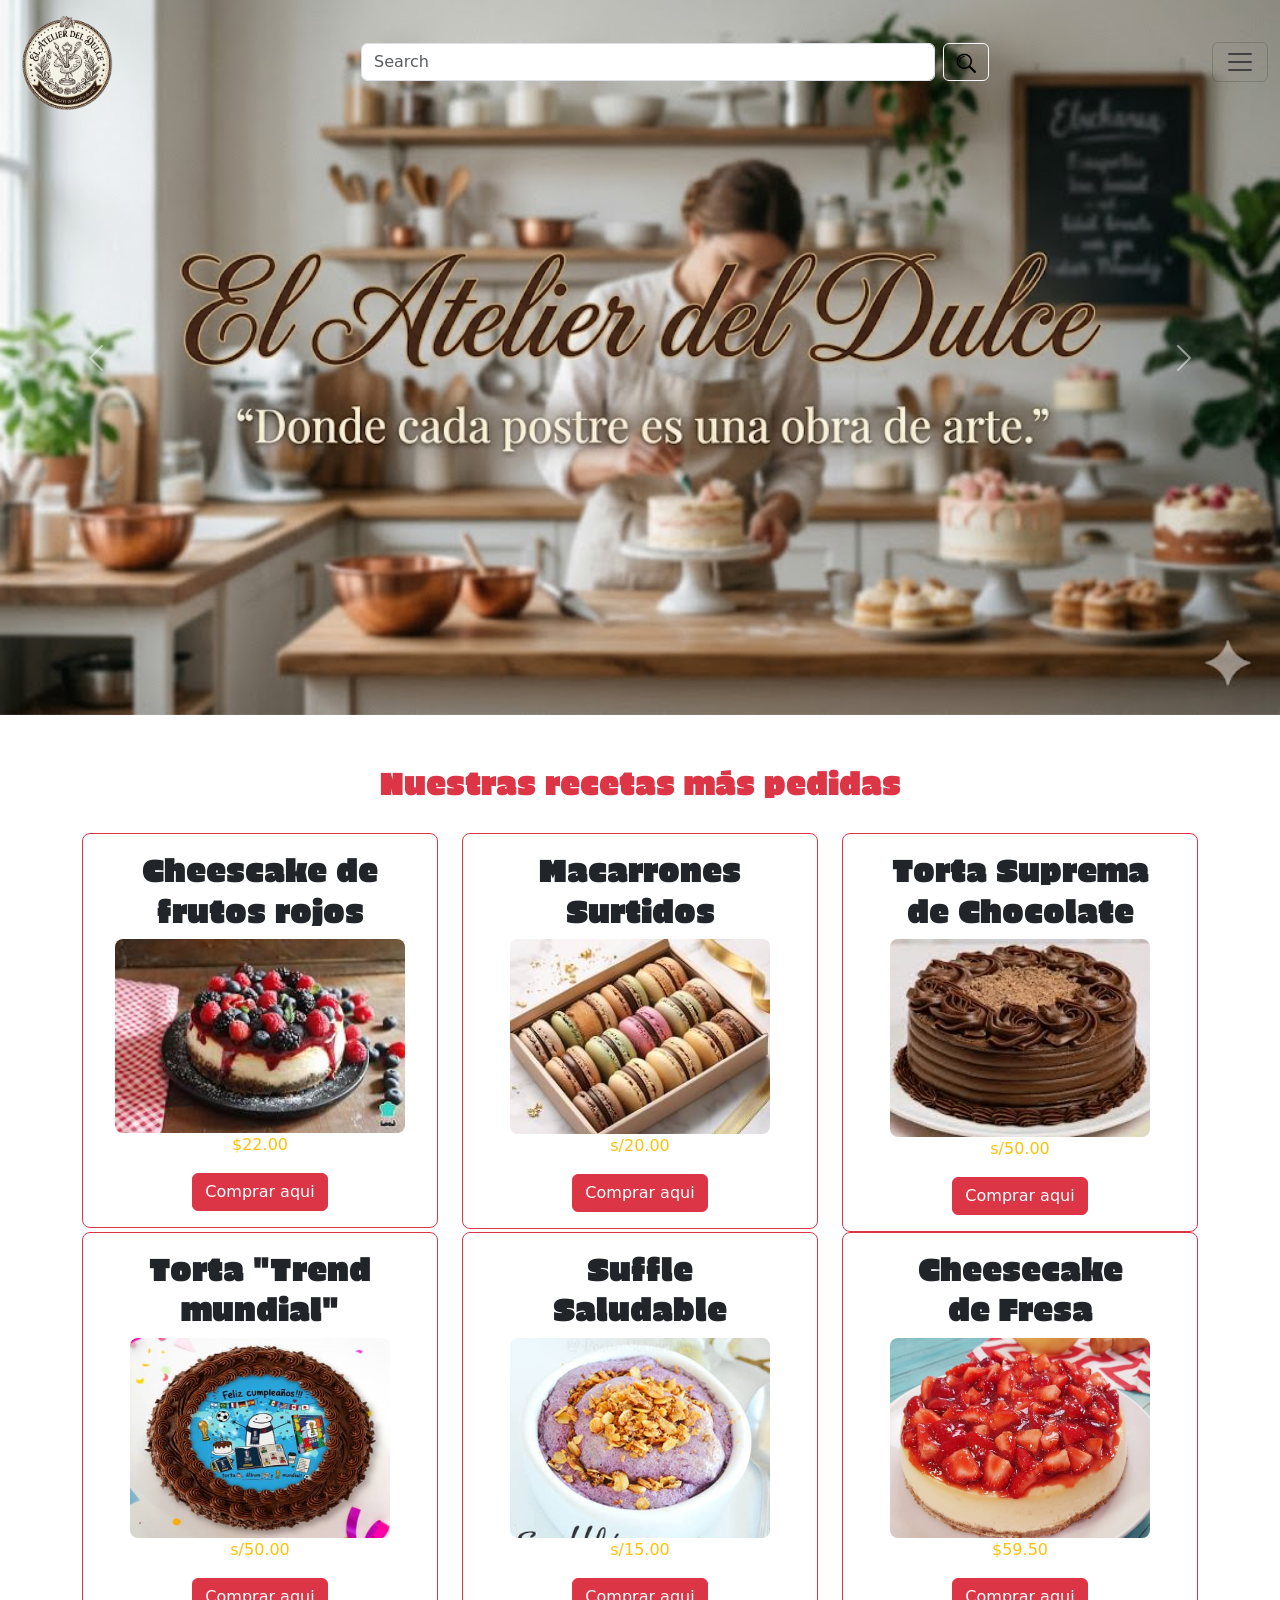
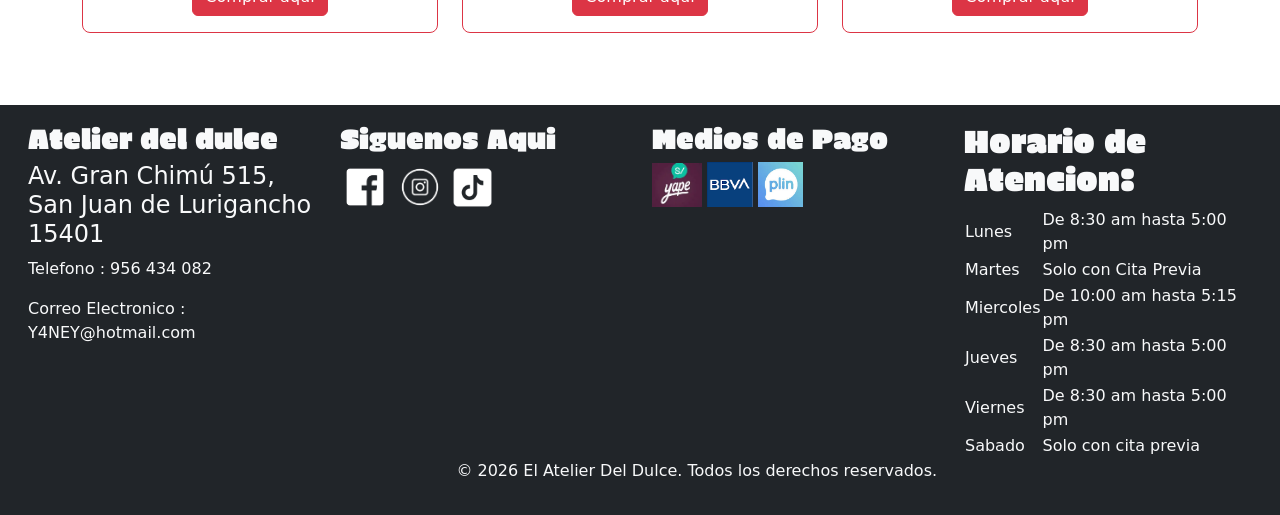
==== index.html @ 21a39d93 "Mi primer commit: se agregaron los archivos del proyecto final" ====
<!DOCTYPE html>
<html lang="es-PE">
<head>
    <meta charset="UTF-8">
    <meta name="viewport" content="width=device-width, initial-scale=1.0">
    <title>El Atelier del Dulce</title>
    <link href="https://cdn.jsdelivr.net/npm/bootstrap@5.3.8/dist/css/bootstrap.min.css" rel="stylesheet" integrity="sha384-sRIl4kxILFvY47J16cr9ZwB07vP4J8+LH7qKQnuqkuIAvNWLzeN8tE5YBujZqJLB" crossorigin="anonymous">
    <link rel="preconnect" href="https://fonts.googleapis.com">
    <link rel="preconnect" href="https://fonts.gstatic.com" crossorigin>
    <link href="https://fonts.googleapis.com/css2?family=Erica+One&family=Pacifico&display=swap" rel="stylesheet">
    <link href="style/style.css" rel="stylesheet">
</head>
<body>
    <header>
        <nav class="navbar bg-body-dark fixed-top">
            <div class="container-fluid">
            <a class="navbar-brand" href="index.html"><img src="captura-removebg-preview.png" width="110"></a>
                  <form class="d-flex w-50" role="search">
                  <input class="form-control me-2" type="search" placeholder="Search" aria-label="Search"/>
                  <button class="btn btn-outline-light" type="submit"><img src="lupa buscador.png" width="20"></button>
                  </form>
            <button class="navbar-toggler" type="button" data-bs-toggle="offcanvas" data-bs-target="#offcanvasNavbar" aria-controls="offcanvasNavbar" aria-label="Toggle navigation">
                    <span class="navbar-toggler-icon"></span>
            </button>
                <div class="offcanvas offcanvas-end" tabindex="-1" id="offcanvasNavbar" aria-labelledby="offcanvasNavbarLabel">
                <div class="offcanvas-header">
                <h5 class="offcanvas-title text-danger Vr-erica-one-regular" id="offcanvasNavbarLabel">El Atelier del Dulce</h5>
                <button type="button" class="btn-close" data-bs-dismiss="offcanvas" aria-label="Close"></button>
                </div>
                <div class="offcanvas-body">
                <ul class="navbar-nav justify-content-end flex-grow-1 pe-3">
                <li class="nav-item">
                   <a class="nav-link" href="Contactanos.html">Sing in</a>
                </li>
                <li class="nav-item">
                   <a class="nav-link" href="Nosotros.html">Conocenos</a>
                </li>
                <li class="nav-item">
                   <a class="nav-link" href="libro-reclamaciones.html">libro de reclamaciones</a>
                </li>
                <div class="text-danger text-center Vr-erica-one-regular">
                    <h6>Todas las categorias</h6>
                </div>
                <li class="nav-item">
                   <a class="nav-link" href="Tortas.html"><span class="Vr-pacifico-regular">Tortas</span></a>
                </li>
                <li class="nav-item">
                   <a class="nav-link" href="Cheesecake.html"><span class="Vr-pacifico-regular">Cheescake</span></a>
                </li>
                <li class="nav-item">
                   <a class="nav-link" href="Especiales.html"><span class="Vr-pacifico-regular">Especiales</span></a>
                </li>
                <li class="nav-item">
                   <a class="nav-link" href="Bocadillos.html"><span class="Vr-pacifico-regular">Bocadillos</span></a>
                </li>
                <li class="nav-item">
                   <a class="nav-link" href="Suffles.html"><span class="Vr-pacifico-regular">Suffles</span></a>
                </li>
            </ul>
            </div>
            </div>
  </div>
</nav>
    </header>
    <main class="text-center">
         <div id="carouselExample" class="carousel slide">
  <div class="carousel-inner">
    <div class="carousel-item active">
      <img src="fondo.jpg" class="d-block w-100">
    </div>
    <div class="carousel-item">
      <img src="Torta de chocolate oferta.png" class="d-block w-100">
    </div>
    <div class="carousel-item">
      <img src="cheesecake oferta.png" class="d-block w-100">
    </div>
  </div>
  <button class="carousel-control-prev" type="button" data-bs-target="#carouselExample" data-bs-slide="prev">
    <span class="carousel-control-prev-icon" aria-hidden="true"></span>
    <span class="visually-hidden">Previous</span>
  </button>
  <button class="carousel-control-next" type="button" data-bs-target="#carouselExample" data-bs-slide="next">
    <span class="carousel-control-next-icon" aria-hidden="true"></span>
    <span class="visually-hidden">Next</span>
  </button>
</div>
        <br>
        <br>
        <div>
            <h2 class="text-danger Vr-erica-one-regular">Nuestras recetas más pedidas</h2>
        </div>
        <br>
        <section>
            <div class="container">
                <div class="row">
                    <div class="col-4">
                        <article class="border border-danger p-3 rounded-3">
                            <h2><span class="Vr-erica-one-regular">Cheescake de frutos rojos</span></h2>
                            <img src="cheesecake.jpg" alt="caja de Cheescake" class="rounded-3" width="290">
                            <p class="text-warning">$22.00</p>
                            <button class="btn btn-danger">Comprar aqui</button>
                        </article>
                    </div>
                    <div class="col-4">
                        <article class="border border-danger p-3 rounded-3">
                            <h2><span class="Vr-erica-one-regular">Macarrones <br>Surtidos</span></h2>
                            <img src="macarones.jpg" alt="caja de macarones" class="rounded-3" width="260">
                            <p class="text-warning">s/20.00</p>
                            <button class="btn btn-danger">Comprar aqui</button>
                        </article>
                    </div>
                    <div class="col-4">
                        <article class="border border-danger p-3 rounded-3">
                            <h2><span class="Vr-erica-one-regular">Torta Suprema<br> de Chocolate</span></h2>
                            <img src="torta de chocolate.jpg" alt="Tortadechcolate" class="rounded-3" width="260">
                            <p class="text-warning">s/50.00</p>
                            <button class="btn btn-danger">Comprar aqui</button>
                        </article>
                    </div>
                    <div class="col-4">
                        <article class="border border-danger p-3 rounded-3">
                            <h2><span class="Vr-erica-one-regular">Torta "Trend mundial"</span></h2>
                            <img src="trend mundial.jpg" class="rounded-3" width="260" height="200">
                            <p class="text-warning">s/50.00</p>
                            <button class="btn btn-danger">Comprar aqui</button>
                        </article>
                    </div>
                    <div class="col-4">
                        <article class="border border-danger p-3 rounded-3">
                            <h2><span class="Vr-erica-one-regular">Suffle <br>Saludable</span></h2>
                            <img src="suffle saludable.jpg" class="rounded-3" width="260" height="200">
                            <p class="text-warning">s/15.00</p>
                            <button class="btn btn-danger">Comprar aqui</button>
                        </article>
                    </div>
                    <div class="col-4">
                        <article class="border border-danger p-3 rounded-3">
                            <h2><span class="Vr-erica-one-regular">Cheesecake <br>de Fresa</span></h2>
                            <img src="fresa.png" alt="Tortadechcolate" class="rounded-3" width="260" height="200">
                            <p class="text-warning">$59.50</p>
                            <button class="btn btn-danger">Comprar aqui</button>
                        </article>
                    </div>
                </div>
            </div>
        </section>
        <br>
        <br>
        <br>
    </main>
    <footer>
        <section>
            <div class="bg-dark p-3">
                <div class="container-fluid">
                    <div class="row">
                        <div class="col-3">
                            <article>
                                <h3 class="text-light Vr-erica-one-regular">Atelier del dulce</h3>
                                <h3 class="fs-4 text-light">Av. Gran Chimú 515, <br>San Juan de Lurigancho 15401</h3>
                                <p class="text-light">Telefono : 956 434 082</p>
                                <p class="text-light">Correo Electronico : Y4NEY@hotmail.com</p>
                            </article>
                        </div>
                        <div class="col-3">
                            <article>
                                <h3 class="text-light Vr-erica-one-regular">Siguenos Aqui </h3>
                                    <a href="https://www.facebook.com"><img src="logo de facebook.png" alt="logo de facebook" width="50"></a>
                                    <a href="https://www.instagram.com"><img src="log de ig.png" alt="logo de whatsapp" width="50"></a>
                                    <a href="https://www.tiktok.com"><img src="tiktok.png" alt="logo de tik tok" width="45"></a>
                            </article>
                        </div>
                        <div class="col-3">
                            <article>
                                <h3 class="text-light Vr-erica-one-regular">Medios de Pago </h3>
                                    <img src="yape.jpg" width="50" >
                                    <img src="BBVA.png" width="46" >
                                    <img src="plin.jpg" width="45" >
                            </article>
                        </div>
                        <div class="col-3">
                            <article>
                                <h2 class="text-light Vr-erica-one-regular">Horario de Atencion: </h2>
                                <table class="text-light">
                                  <thead>
                                    <tr>
                                      <td></td>
                                      <td></td>
                                    </tr>
                                  </thead>
                                  <tbody>
                                    <tr>
                                       <td>Lunes</td>
                                       <td>  De 8:30 am hasta 5:00 pm</td>
                                    </tr>
                                    <tr>
                                        <td>Martes</td>
                                        <td>  Solo con Cita Previa</td>
                                    </tr>
                                    <tr>
                                        <td>Miercoles</td>
                                        <td>    De 10:00 am hasta 5:15 pm</td>
                                    </tr>
                                    <tr>
                                        <td>Jueves</td>
                                        <td>  De 8:30 am hasta 5:00 pm</td>
                                    </tr>
                                    <tr>
                                        <td>Viernes</td>
                                        <td>  De 8:30 am hasta 5:00 pm</td>
                                    </tr>
                                    <tr>
                                        <td>Sabado</td>
                                    <td>  Solo con cita previa</td>
                                    </tr>
                                  </tbody>
                                </table>
                            </article>
                        </div>
                    </div>
                    <div class="d-flex">
                        <p class="text-light Vr-footer-p">© 2026 El Atelier Del Dulce. Todos los derechos reservados.</p>
                    </div>
                </div>
            </div>
        </section>
    </footer>
    <script src="https://cdn.jsdelivr.net/npm/bootstrap@5.3.8/dist/js/bootstrap.bundle.min.js" integrity="sha384-FKyoEForCGlyvwx9Hj09JcYn3nv7wiPVlz7YYwJrWVcXK/BmnVDxM+D2scQbITxI" crossorigin="anonymous"></script>
</body>
</html>
---- style/style.css ----
.Vr-erica-one-regular {
  font-family: "Erica One", sans-serif;
  font-weight: 400;
  font-style: normal;
}

.Vr-pacifico-regular {
  font-family: "Pacifico", cursive;
  font-weight: 400;
  font-style: normal;
}

.Vr-main{
  padding-top: 10%;
}

.Vr-bg{
  background-color:antiquewhite;
  width: 100%;
  margin-top: 5%;
  border-radius: 20px;
}

.Vr-Nosotros-img{
  margin-top: 3%;
  border-radius: 20px;
}

.Vr-footer-p{
  padding-left: 35%;
}
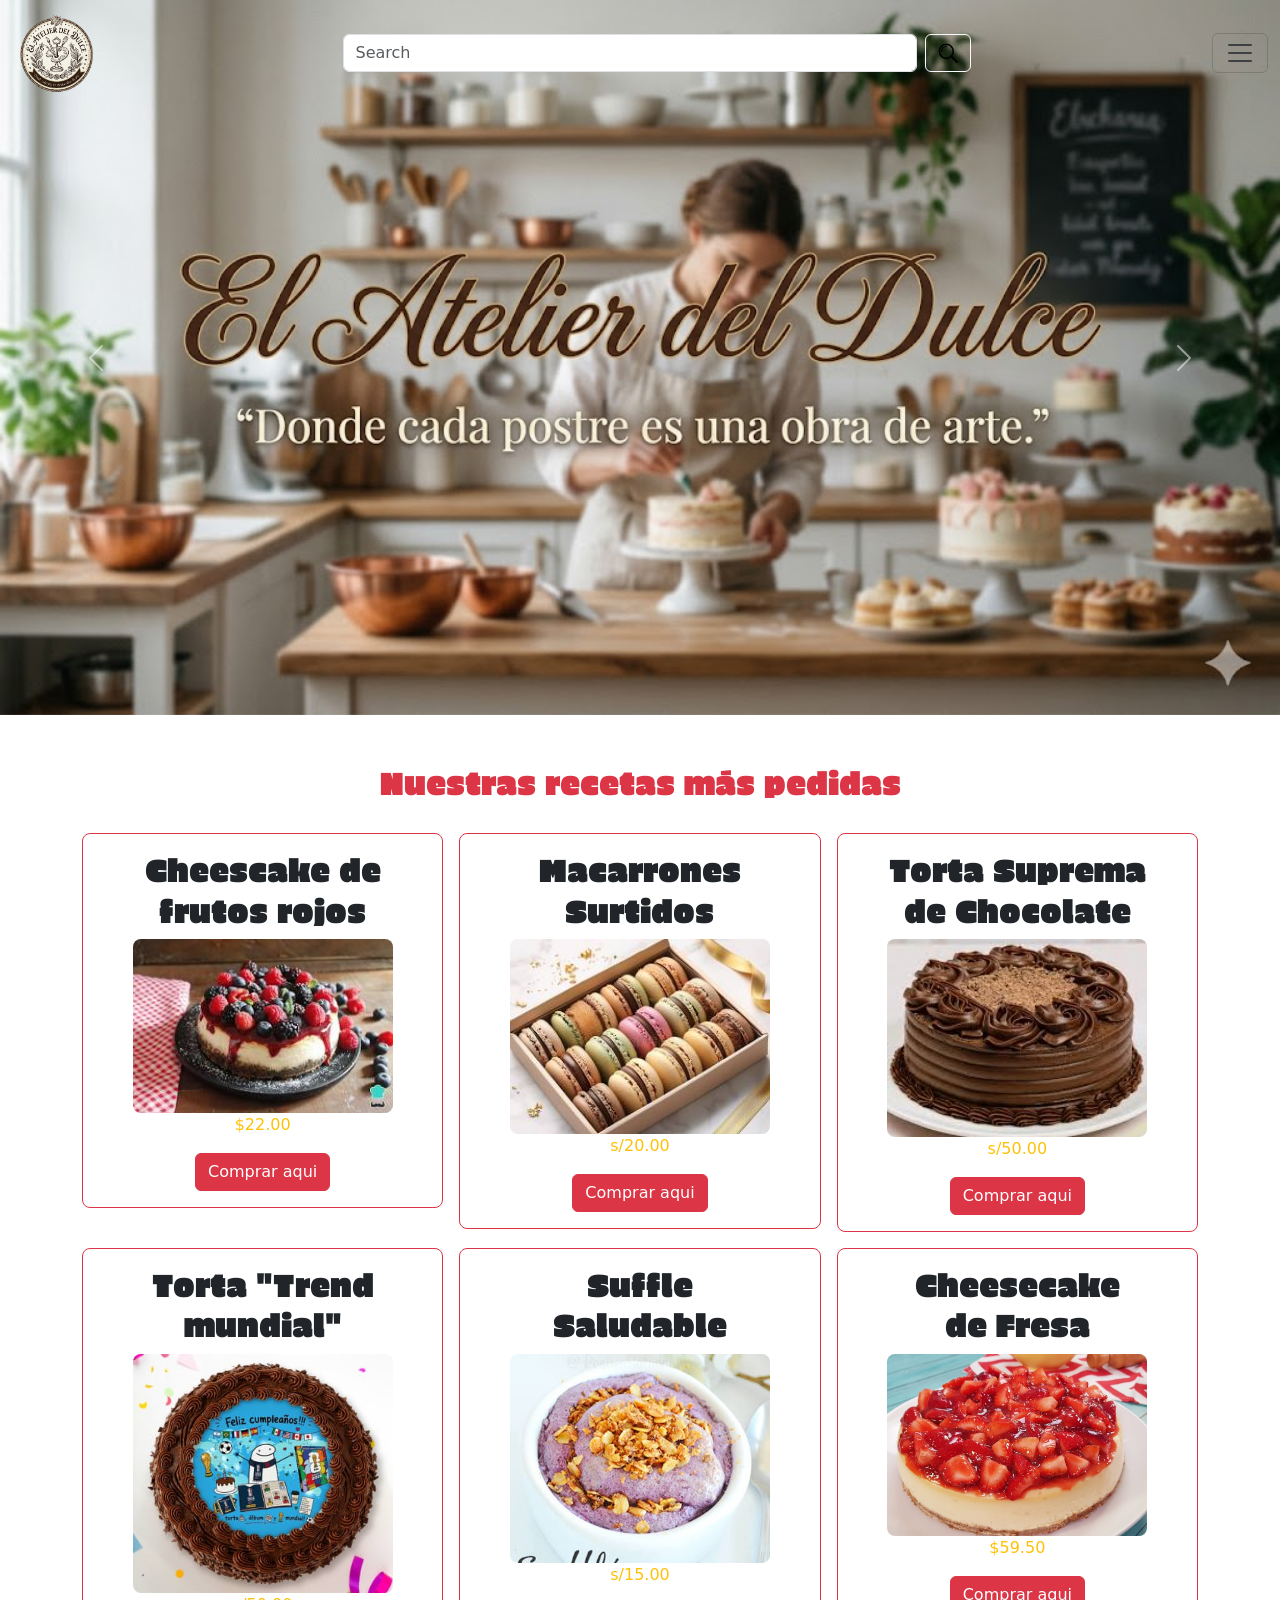
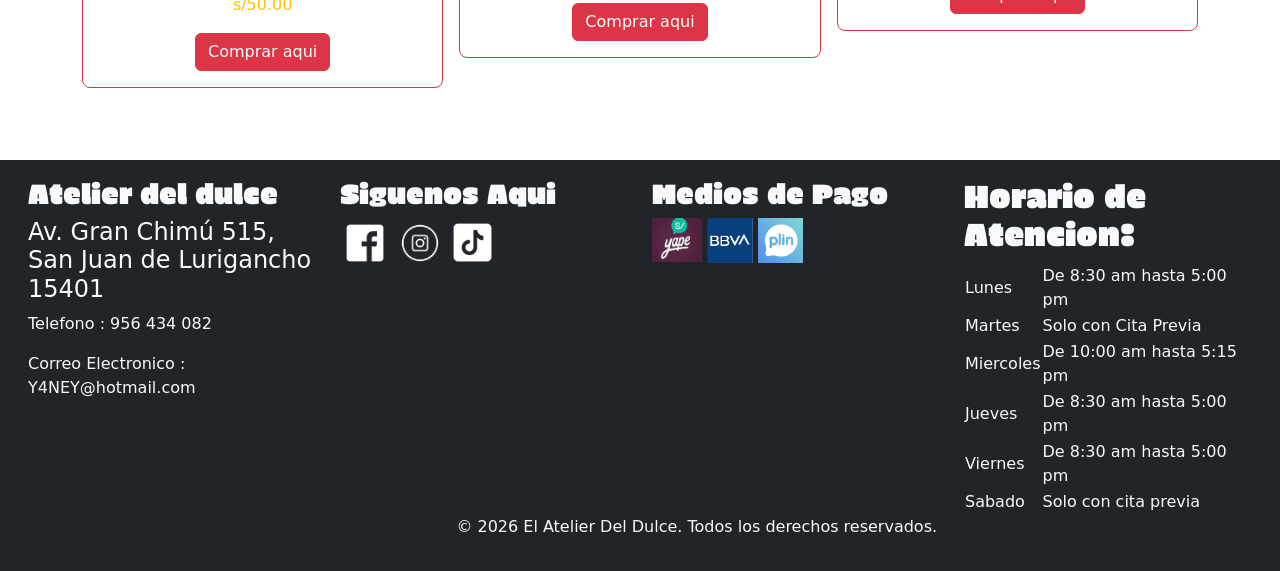
==== commit 269f59a2: "Correccion al reducir el tamaño de panatlla" ====
--- a/index.html
+++ b/index.html
@@ -13,8 +13,8 @@
 <body>
     <header>
         <nav class="navbar bg-body-dark fixed-top">
-            <div class="container-fluid">
-            <a class="navbar-brand" href="index.html"><img src="captura-removebg-preview.png" width="110"></a>
+            <div class="container-fluid w-100">
+            <a class="navbar-brand me-0" href="index.html"><img src="captura-removebg-preview.png" width="89" class="img-fluid"></a>
                   <form class="d-flex w-50" role="search">
                   <input class="form-control me-2" type="search" placeholder="Search" aria-label="Search"/>
                   <button class="btn btn-outline-light" type="submit"><img src="lupa buscador.png" width="20"></button>
@@ -66,7 +66,7 @@
          <div id="carouselExample" class="carousel slide">
   <div class="carousel-inner">
     <div class="carousel-item active">
-      <img src="fondo.jpg" class="d-block w-100">
+      <img src="fondo.jpg" class="d-block w-100 object-fit-cover">
     </div>
     <div class="carousel-item">
       <img src="Torta de chocolate oferta.png" class="d-block w-100">
@@ -92,51 +92,51 @@
         <br>
         <section>
             <div class="container">
-                <div class="row">
-                    <div class="col-4">
+                <div class="row g-3">
+                    <div class="col-12 col-sm-6 col-lg-4">
                         <article class="border border-danger p-3 rounded-3">
                             <h2><span class="Vr-erica-one-regular">Cheescake de frutos rojos</span></h2>
-                            <img src="cheesecake.jpg" alt="caja de Cheescake" class="rounded-3" width="290">
+                            <img src="cheesecake.jpg" alt="caja de Cheescake" class="rounded-3 img-fluid" width="260">
                             <p class="text-warning">$22.00</p>
                             <button class="btn btn-danger">Comprar aqui</button>
                         </article>
                     </div>
-                    <div class="col-4">
+                    <div class="col-12 col-sm-6 col-lg-4">
                         <article class="border border-danger p-3 rounded-3">
                             <h2><span class="Vr-erica-one-regular">Macarrones <br>Surtidos</span></h2>
-                            <img src="macarones.jpg" alt="caja de macarones" class="rounded-3" width="260">
+                            <img src="macarones.jpg" alt="caja de macarones" class="rounded-3 img-fluid" width="260">
                             <p class="text-warning">s/20.00</p>
                             <button class="btn btn-danger">Comprar aqui</button>
                         </article>
                     </div>
-                    <div class="col-4">
+                    <div class="col-12 col-sm-6 col-lg-4">
                         <article class="border border-danger p-3 rounded-3">
                             <h2><span class="Vr-erica-one-regular">Torta Suprema<br> de Chocolate</span></h2>
-                            <img src="torta de chocolate.jpg" alt="Tortadechcolate" class="rounded-3" width="260">
+                            <img src="torta de chocolate.jpg" alt="Tortadechcolate" class="rounded-3 img-fluid" width="260">
                             <p class="text-warning">s/50.00</p>
                             <button class="btn btn-danger">Comprar aqui</button>
                         </article>
                     </div>
-                    <div class="col-4">
+                    <div class="col-12 col-sm-6 col-lg-4">
                         <article class="border border-danger p-3 rounded-3">
                             <h2><span class="Vr-erica-one-regular">Torta "Trend mundial"</span></h2>
-                            <img src="trend mundial.jpg" class="rounded-3" width="260" height="200">
+                            <img src="trend mundial.jpg" class="rounded-3 img-fluid" width="260" height="200">
                             <p class="text-warning">s/50.00</p>
                             <button class="btn btn-danger">Comprar aqui</button>
                         </article>
                     </div>
-                    <div class="col-4">
+                    <div class="col-12 col-sm-6 col-lg-4">
                         <article class="border border-danger p-3 rounded-3">
                             <h2><span class="Vr-erica-one-regular">Suffle <br>Saludable</span></h2>
-                            <img src="suffle saludable.jpg" class="rounded-3" width="260" height="200">
+                            <img src="suffle saludable.jpg" class="rounded-3 img-fluid" width="260" height="200">
                             <p class="text-warning">s/15.00</p>
                             <button class="btn btn-danger">Comprar aqui</button>
                         </article>
                     </div>
-                    <div class="col-4">
+                    <div class="col-12 col-sm-6 col-lg-4">
                         <article class="border border-danger p-3 rounded-3">
                             <h2><span class="Vr-erica-one-regular">Cheesecake <br>de Fresa</span></h2>
-                            <img src="fresa.png" alt="Tortadechcolate" class="rounded-3" width="260" height="200">
+                            <img src="fresa.png" alt="Tortadechcolate" class="rounded-3 img-fluid" width="260" height="200">
                             <p class="text-warning">$59.50</p>
                             <button class="btn btn-danger">Comprar aqui</button>
                         </article>
@@ -153,7 +153,7 @@
             <div class="bg-dark p-3">
                 <div class="container-fluid">
                     <div class="row">
-                        <div class="col-3">
+                        <div class="col-12 col-sm-6 col-lg-3">
                             <article>
                                 <h3 class="text-light Vr-erica-one-regular">Atelier del dulce</h3>
                                 <h3 class="fs-4 text-light">Av. Gran Chimú 515, <br>San Juan de Lurigancho 15401</h3>
@@ -161,7 +161,7 @@
                                 <p class="text-light">Correo Electronico : Y4NEY@hotmail.com</p>
                             </article>
                         </div>
-                        <div class="col-3">
+                        <div class="col-12 col-sm-6 col-lg-3">
                             <article>
                                 <h3 class="text-light Vr-erica-one-regular">Siguenos Aqui </h3>
                                     <a href="https://www.facebook.com"><img src="logo de facebook.png" alt="logo de facebook" width="50"></a>
@@ -169,7 +169,7 @@
                                     <a href="https://www.tiktok.com"><img src="tiktok.png" alt="logo de tik tok" width="45"></a>
                             </article>
                         </div>
-                        <div class="col-3">
+                        <div class="col-12 col-sm-6 col-lg-3">
                             <article>
                                 <h3 class="text-light Vr-erica-one-regular">Medios de Pago </h3>
                                     <img src="yape.jpg" width="50" >
@@ -177,7 +177,7 @@
                                     <img src="plin.jpg" width="45" >
                             </article>
                         </div>
-                        <div class="col-3">
+                        <div class="col-12 col-sm-6 col-lg-3">
                             <article>
                                 <h2 class="text-light Vr-erica-one-regular">Horario de Atencion: </h2>
                                 <table class="text-light">
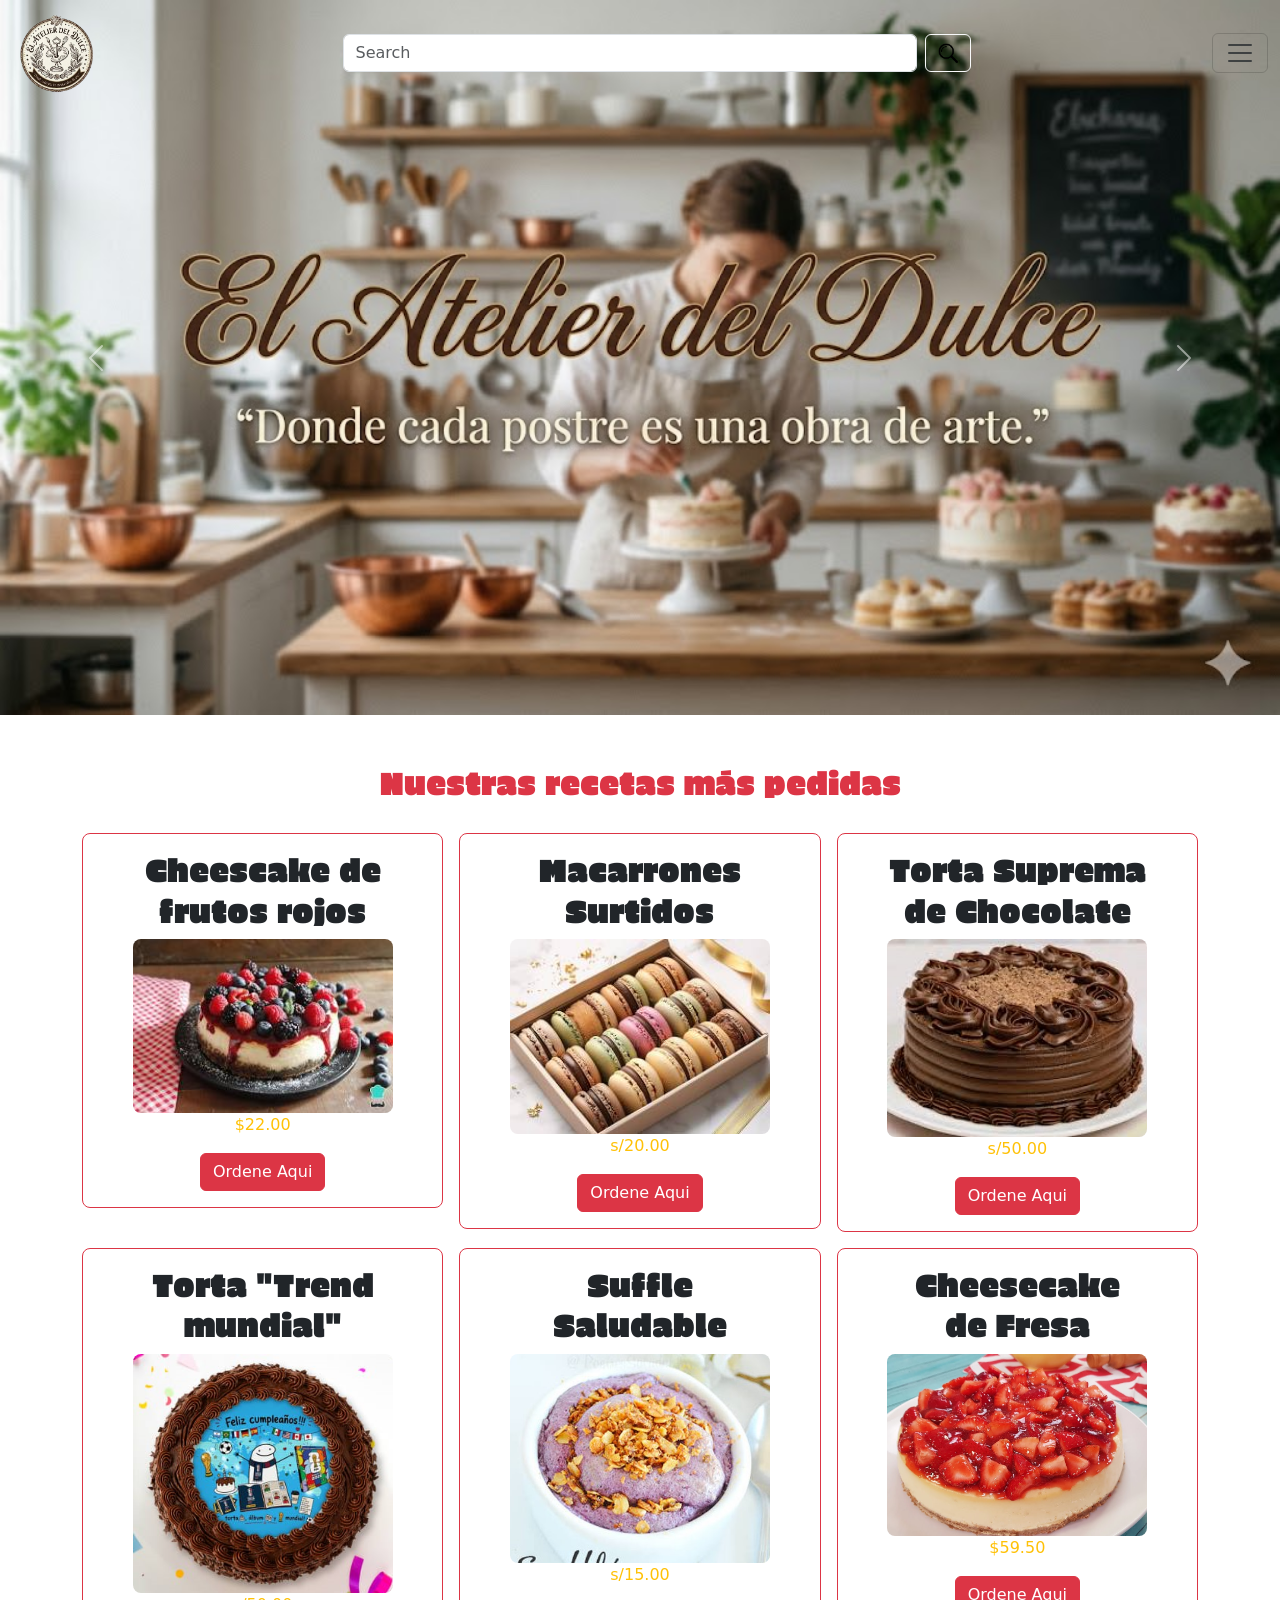
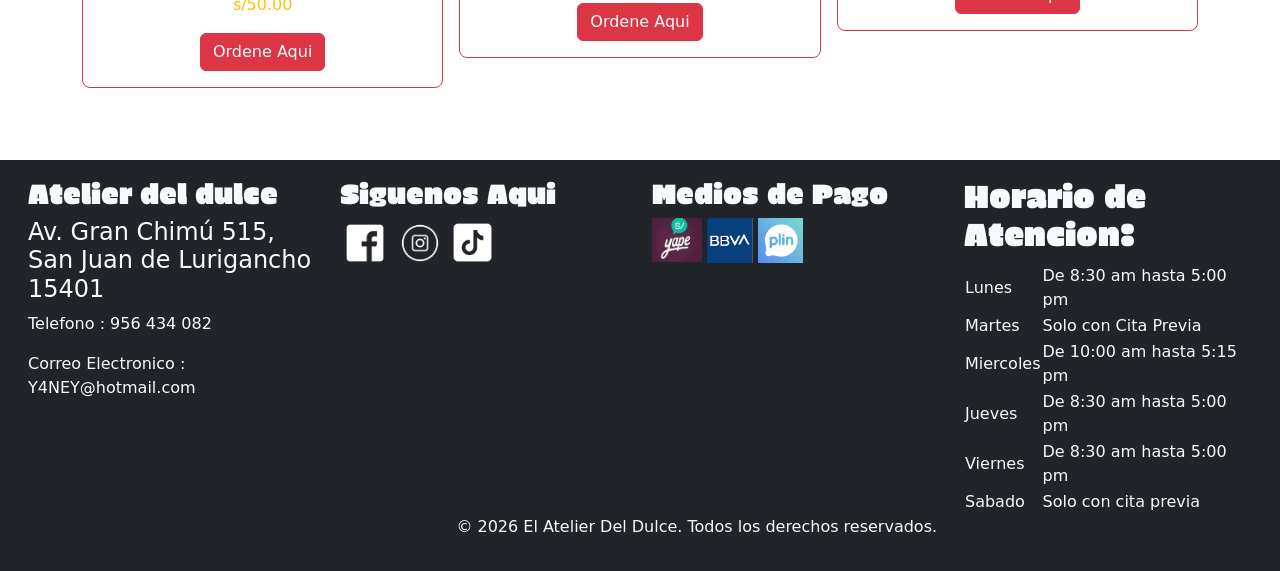
==== commit 40eecc22: "ultimas correcciones" ====
--- a/index.html
+++ b/index.html
@@ -66,13 +66,13 @@
          <div id="carouselExample" class="carousel slide">
   <div class="carousel-inner">
     <div class="carousel-item active">
-      <img src="fondo.jpg" class="d-block w-100 object-fit-cover">
+      <img src="fondo.jpg" alt="el atelier del dulce" class="d-block w-100 object-fit-cover">
     </div>
     <div class="carousel-item">
-      <img src="Torta de chocolate oferta.png" class="d-block w-100">
+      <img src="Torta de chocolate oferta.png" alt="torta de chocolate" class="d-block w-100">
     </div>
     <div class="carousel-item">
-      <img src="cheesecake oferta.png" class="d-block w-100">
+      <img src="cheesecake oferta.png" alt="cheesecake oferta" class="d-block w-100">
     </div>
   </div>
   <button class="carousel-control-prev" type="button" data-bs-target="#carouselExample" data-bs-slide="prev">
@@ -98,7 +98,33 @@
                             <h2><span class="Vr-erica-one-regular">Cheescake de frutos rojos</span></h2>
                             <img src="cheesecake.jpg" alt="caja de Cheescake" class="rounded-3 img-fluid" width="260">
                             <p class="text-warning">$22.00</p>
-                            <button class="btn btn-danger">Comprar aqui</button>
+                            <button type="button" class="btn btn-danger" data-bs-toggle="modal" data-bs-target="#modal_cheescakefresa">Ordene Aqui</button>
+                            <div class="modal fade" id="modal_cheescakefresa" tabindex="-1" aria-labelledby="exampleModalLabel" aria-hidden="true">
+  <div class="modal-dialog">
+    <div class="modal-content">
+      <div class="modal-header">
+        <h1 class="modal-title fs-5 Vr-erica-one-regular" id="modal_cheescakefresa">Cheesecake fresa</h1>
+        <button type="button" class="btn-close" data-bs-dismiss="modal" aria-label="Close"></button>
+      </div>
+      <div class="modal-body">
+        <img src="fresa.png" alt="caja de cheesecake" width="300" height="200">
+      </div>
+      <div><p>Base crujiente con una crema de queso horneada a la perfección y una brillante salsa de fresas naturales.</p></div>
+      <span class="text-warning text-center rounded-3">S/ 30.00</span>
+      <div>
+        <form>
+          <div class="mb-3 text-start">
+            <label class="form-label">¿Cuántos deseas ordenar?</label>
+            <input type="number" class="form-control" min="1" value="1">
+          </div>
+        </form>
+      </div>
+      <div class="modal-footer">
+        <button type="button" class="btn btn-warning">Comprar</button>
+      </div>
+    </div>
+  </div>
+</div>
                         </article>
                     </div>
                     <div class="col-12 col-sm-6 col-lg-4">
@@ -106,7 +132,33 @@
                             <h2><span class="Vr-erica-one-regular">Macarrones <br>Surtidos</span></h2>
                             <img src="macarones.jpg" alt="caja de macarones" class="rounded-3 img-fluid" width="260">
                             <p class="text-warning">s/20.00</p>
-                            <button class="btn btn-danger">Comprar aqui</button>
+                            <button type="button" class="btn btn-danger" data-bs-toggle="modal" data-bs-target="#modal_macarrones">Ordene Aqui</button>
+                            <div class="modal fade" id="modal_macarrones" tabindex="-1" aria-labelledby="exampleModalLabel" aria-hidden="true">
+  <div class="modal-dialog">
+    <div class="modal-content">
+      <div class="modal-header">
+        <h1 class="modal-title fs-5 Vr-erica-one-regular" id="modal_macarrones">Macarrones Surtidos</h1>
+        <button type="button" class="btn-close" data-bs-dismiss="modal" aria-label="Close"></button>
+      </div>
+      <div class="modal-body">
+        <img src="macarones.jpg" alt="caja de macarones" width="300" height="200">
+      </div>
+      <div><p>Finitas galletas francesas a base de almendras con diversos rellenos cremosos y colores vistosos.</p></div>
+      <span class="text-warning text-center rounded-3">S/ 20.00</span>
+      <div>
+        <form>
+          <div class="mb-3 text-start">
+            <label class="form-label">¿Cuántos deseas ordenar?</label>
+            <input type="number" class="form-control" min="1" value="1">
+          </div>
+        </form>
+      </div>
+      <div class="modal-footer">
+        <button type="button" class="btn btn-warning">Comprar</button>
+      </div>
+    </div>
+  </div>
+</div>
                         </article>
                     </div>
                     <div class="col-12 col-sm-6 col-lg-4">
@@ -114,31 +166,135 @@
                             <h2><span class="Vr-erica-one-regular">Torta Suprema<br> de Chocolate</span></h2>
                             <img src="torta de chocolate.jpg" alt="Tortadechcolate" class="rounded-3 img-fluid" width="260">
                             <p class="text-warning">s/50.00</p>
-                            <button class="btn btn-danger">Comprar aqui</button>
+                            <button type="button" class="btn btn-danger" data-bs-toggle="modal" data-bs-target="#modal_tortachocolate">Ordene Aqui</button>
+                            <div class="modal fade" id="modal_tortachocolate" tabindex="-1" aria-labelledby="exampleModalLabel" aria-hidden="true">
+  <div class="modal-dialog">
+    <div class="modal-content">
+      <div class="modal-header">
+        <h1 class="modal-title fs-5 Vr-erica-one-regular" id="modal_tortachocolate">Torta suprema de chocolate</h1>
+        <button type="button" class="btn-close" data-bs-dismiss="modal" aria-label="Close"></button>
+      </div>
+      <div class="modal-body">
+        <img src="torta de chocolate 2.png" alt="torta de chocolate" width="300" height="200">
+      </div>
+      <div><p>Intensa y húmeda torta cubierta con un cremoso fudge artesanal, ideal para los verdaderos amantes del chocolate.</p></div>
+      <span class="text-warning text-center rounded-3">S/ 50.00</span>
+      <div>
+        <form>
+          <div class="mb-3 text-start">
+            <label class="form-label">¿Cuántos deseas ordenar?</label>
+            <input type="number" class="form-control" min="1" value="1">
+          </div>
+        </form>
+      </div>
+      <div class="modal-footer">
+        <button type="button" class="btn btn-warning">Comprar</button>
+      </div>
+    </div>
+  </div>
+</div>
                         </article>
                     </div>
                     <div class="col-12 col-sm-6 col-lg-4">
                         <article class="border border-danger p-3 rounded-3">
                             <h2><span class="Vr-erica-one-regular">Torta "Trend mundial"</span></h2>
-                            <img src="trend mundial.jpg" class="rounded-3 img-fluid" width="260" height="200">
+                            <img src="trend mundial.jpg" alt="pastel del mundial" class="rounded-3 img-fluid" width="260" height="200">
                             <p class="text-warning">s/50.00</p>
-                            <button class="btn btn-danger">Comprar aqui</button>
+                            <button type="button" class="btn btn-danger" data-bs-toggle="modal" data-bs-target="#modal_mundial">Ordene Aqui</button>
+                            <div class="modal fade" id="modal_mundial" tabindex="-1" aria-labelledby="exampleModalLabel" aria-hidden="true">
+  <div class="modal-dialog">
+    <div class="modal-content">
+      <div class="modal-header">
+        <h1 class="modal-title fs-5 Vr-erica-one-regular" id="modal_mundial">Trend Mundial</h1>
+        <button type="button" class="btn-close" data-bs-dismiss="modal" aria-label="Close"></button>
+      </div>
+      <div class="modal-body">
+        <img src="trend mundial.jpg" alt="pastel del mundial" width="300" height="200">
+      </div>
+      <div><p>Diseños en tendencia que son virales en redes sociales, ideales para capturar las mejores fotos antes de comerla.</p></div>
+      <span class="text-warning text-center rounded-3">S/ 50.00</span>
+      <div>
+        <form>
+          <div class="mb-3 text-start">
+            <label class="form-label">¿Cuántos deseas ordenar?</label>
+            <input type="number" class="form-control" min="1" value="1">
+          </div>
+        </form>
+      </div>
+      <div class="modal-footer">
+        <button type="button" class="btn btn-warning">Comprar</button>
+      </div>
+    </div>
+  </div>
+</div>
                         </article>
                     </div>
                     <div class="col-12 col-sm-6 col-lg-4">
                         <article class="border border-danger p-3 rounded-3">
                             <h2><span class="Vr-erica-one-regular">Suffle <br>Saludable</span></h2>
-                            <img src="suffle saludable.jpg" class="rounded-3 img-fluid" width="260" height="200">
+                            <img src="suffle saludable.jpg" alt="suffle saludable" class="rounded-3 img-fluid" width="260" height="200">
                             <p class="text-warning">s/15.00</p>
-                            <button class="btn btn-danger">Comprar aqui</button>
+                            <button type="button" class="btn btn-danger" data-bs-toggle="modal" data-bs-target="#modal_sufflesaludable">Ordene Aqui</button>
+                            <div class="modal fade" id="modal_sufflesaludable" tabindex="-1" aria-labelledby="exampleModalLabel" aria-hidden="true">
+  <div class="modal-dialog">
+    <div class="modal-content">
+      <div class="modal-header">
+        <h1 class="modal-title fs-5 Vr-erica-one-regular" id="modal_sufflesaludable">Suffle Saludable</h1>
+        <button type="button" class="btn-close" data-bs-dismiss="modal" aria-label="Close"></button>
+      </div>
+      <div class="modal-body">
+        <img src="suffle saludable.jpg" alt="suffle saludable" width="300" height="200">
+      </div>
+      <div><p>Una alternativa ligera y baja en calorías, endulzada de forma natural sin perder la clásica textura esponjosa.</p></div>
+      <span class="text-warning text-center rounded-3">S/ 15.00</span>
+      <div>
+        <form>
+          <div class="mb-3 text-start">
+            <label class="form-label">¿Cuántos deseas ordenar?</label>
+            <input type="number" class="form-control" min="1" value="1">
+          </div>
+        </form>
+      </div>
+      <div class="modal-footer">
+        <button type="button" class="btn btn-warning">Comprar</button>
+      </div>
+    </div>
+  </div>
+</div>
                         </article>
                     </div>
                     <div class="col-12 col-sm-6 col-lg-4">
                         <article class="border border-danger p-3 rounded-3">
                             <h2><span class="Vr-erica-one-regular">Cheesecake <br>de Fresa</span></h2>
-                            <img src="fresa.png" alt="Tortadechcolate" class="rounded-3 img-fluid" width="260" height="200">
+                            <img src="fresa.png" alt="cheesecake de fresa" class="rounded-3 img-fluid" width="260" height="200">
                             <p class="text-warning">$59.50</p>
-                            <button class="btn btn-danger">Comprar aqui</button>
+                            <button type="button" class="btn btn-danger" data-bs-toggle="modal" data-bs-target="#modal_cheescakefresa">Ordene Aqui</button>
+                            <div class="modal fade" id="modal_cheescakefresa" tabindex="-1" aria-labelledby="exampleModalLabel" aria-hidden="true">
+  <div class="modal-dialog">
+    <div class="modal-content">
+      <div class="modal-header">
+        <h1 class="modal-title fs-5 Vr-erica-one-regular" id="modal_cheescakefresa">Cheesecake fresa</h1>
+        <button type="button" class="btn-close" data-bs-dismiss="modal" aria-label="Close"></button>
+      </div>
+      <div class="modal-body">
+        <img src="fresa.png" alt="cheescake de fresa" width="300" height="200">
+      </div>
+      <div><p>Base crujiente con una crema de queso horneada a la perfección y una brillante salsa de fresas naturales.</p></div>
+      <span class="text-warning text-center rounded-3">S/ 30.00</span>
+      <div>
+        <form>
+          <div class="mb-3 text-start">
+            <label class="form-label">¿Cuántos deseas ordenar?</label>
+            <input type="number" class="form-control" min="1" value="1">
+          </div>
+        </form>
+      </div>
+      <div class="modal-footer">
+        <button type="button" class="btn btn-warning">Comprar</button>
+      </div>
+    </div>
+  </div>
+</div>
                         </article>
                     </div>
                 </div>
@@ -172,9 +328,9 @@
                         <div class="col-12 col-sm-6 col-lg-3">
                             <article>
                                 <h3 class="text-light Vr-erica-one-regular">Medios de Pago </h3>
-                                    <img src="yape.jpg" width="50" >
-                                    <img src="BBVA.png" width="46" >
-                                    <img src="plin.jpg" width="45" >
+                                    <img src="yape.jpg" alt="yape" width="50" >
+                                    <img src="BBVA.png" alt="BBVA" width="46" >
+                                    <img src="plin.jpg" alt="plin" width="45" >
                             </article>
                         </div>
                         <div class="col-12 col-sm-6 col-lg-3">
--- a/style/style.css
+++ b/style/style.css
@@ -21,6 +21,12 @@
   border-radius: 20px;
 }
 
+.Vr-bg-reclamebook{
+  background-color: antiquewhite;
+  padding: 6%;
+  
+}
+
 .Vr-Nosotros-img{
   margin-top: 3%;
   border-radius: 20px;
